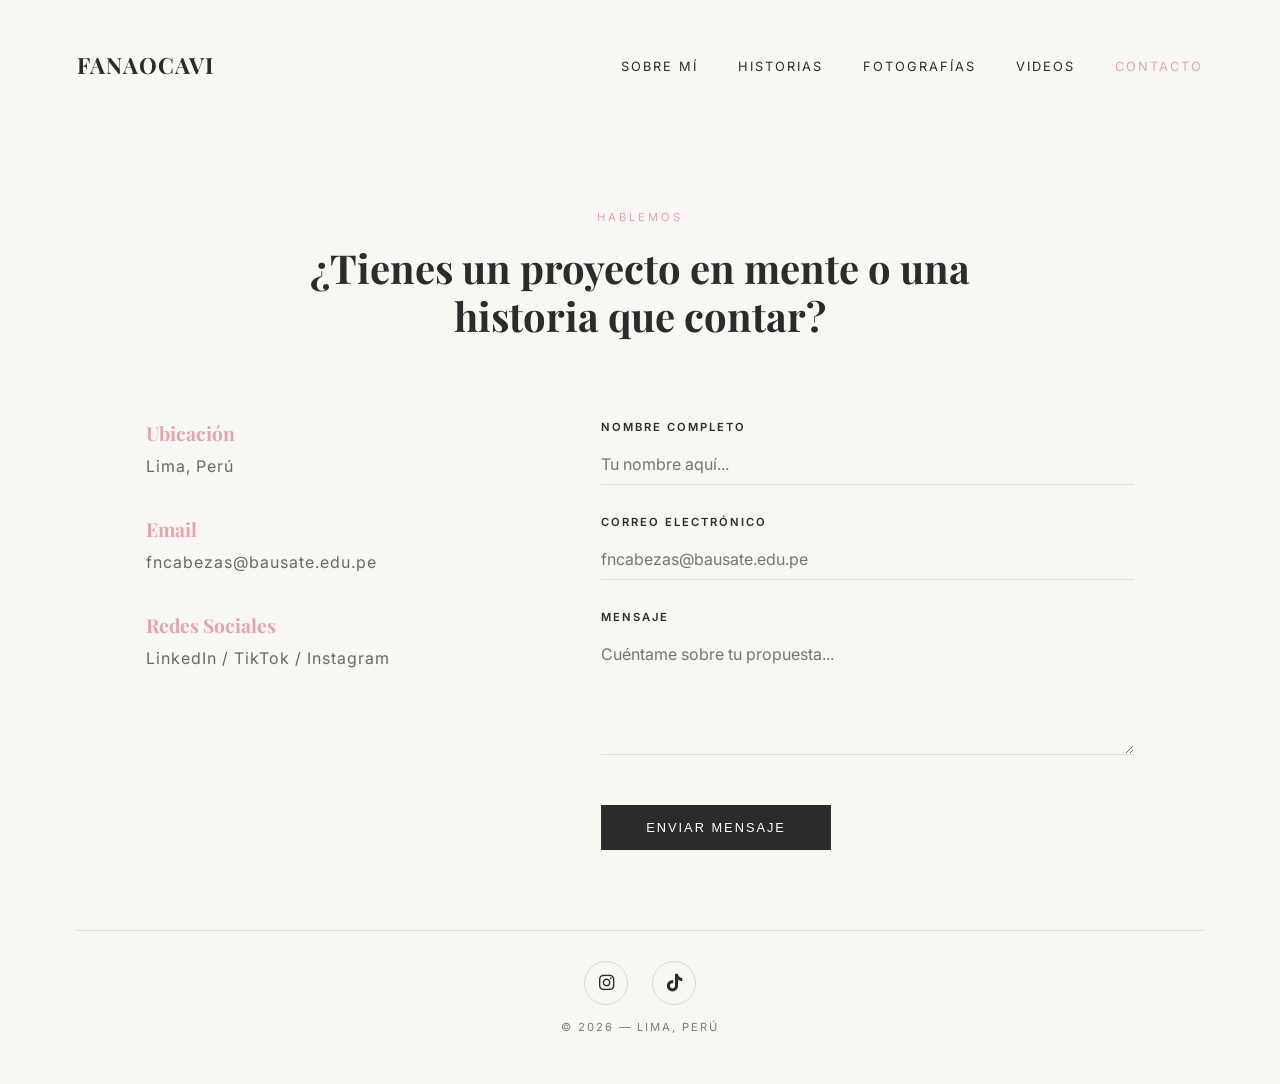
==== contacto.html @ cef81e91 "Subida inicial completa con videos" ====
<!DOCTYPE html>
<html lang="es">
<head>
    <meta charset="UTF-8">
    <meta name="viewport" content="width=device-width, initial-scale=1.0">
    <title>Contacto | FANAOCAVI</title>
    <link href="https://fonts.googleapis.com/css2?family=Inter:wght@300;400;600&family=Playfair+Display:ital,wght@0,700;1,700&display=swap" rel="stylesheet">
    <link rel="stylesheet" href="https://cdnjs.cloudflare.com/ajax/libs/font-awesome/6.0.0/css/all.min.css">
    <link rel="stylesheet" href="css/style.css">
</head>
<body>

    <nav class="navbar">
        <div class="logo"><a href="index.html" style="text-decoration:none; color:inherit;">FANAOCAVI</a></div>
        <ul class="nav-links">
            <li><a href="sobre-mi.html">SOBRE MÍ</a></li>
            <li><a href="historias.html">HISTORIAS</a></li>
            <li><a href="fotografias.html">FOTOGRAFÍAS</a></li>
            <li><a href="videos.html">VIDEOS</a></li>
            <li><a href="contacto.html" style="color: var(--rosa-acento);">CONTACTO</a></li>
        </ul>
    </nav>

    <main class="contact-section">
        <header class="contact-header">
            <p class="intro-tag">Hablemos</p>
            <h1>¿Tienes un proyecto en mente o una historia que contar?</h1>
        </header>

        <div class="contact-container">
            <div class="contact-info">
                <div class="info-item">
                    <h3>Ubicación</h3>
                    <p>Lima, Perú</p>
                </div>
                <div class="info-item">
                    <h3>Email</h3>
                    <p>fncabezas@bausate.edu.pe</p>
                </div>
                <div class="info-item">
                    <h3>Redes Sociales</h3>
                    <p>LinkedIn / TikTok / Instagram</p>
                </div>
            </div>

            <form class="contact-form">
                <div class="form-group">
                    <label>Nombre Completo</label>
                    <input type="text" name="name" placeholder="Tu nombre aquí..." required>
                </div>
                <div class="form-group">
                    <label>Correo Electrónico</label>
                    <input type="email" name="email" placeholder="fncabezas@bausate.edu.pe" required>
                </div>
                <div class="form-group">
                    <label>Mensaje</label>
                    <textarea name="message" rows="5" placeholder="Cuéntame sobre tu propuesta..." required></textarea>
                </div>
                <button type="submit" class="btn-send">ENVIAR MENSAJE</button>
            </form>
        </div>
    </main>

   <footer class="footer">
    <div class="footer-line"></div>
    <div class="social-icons">
        <a href="https://www.instagram.com/fanaocavi_/" target="_blank" rel="noopener noreferrer" aria-label="Instagram">
            <i class="fab fa-instagram"></i>
        </a>
        <a href="https://www.tiktok.com/@fanaocavi" target="_blank" rel="noopener noreferrer" aria-label="TikTok">
            <i class="fab fa-tiktok"></i>
        </a>
    </div>
    <p>© 2026 — Lima, Perú</p>
</footer>

</body>
</html>
---- css/style.css ----
/* Aplicamos la animación a las secciones principales */
main, 
.grid-container, 
.gallery-container, 
.about-container, 
.contact-container {
    animation: reveal-up 1.2s cubic-bezier(0.2, 1, 0.3, 1) forwards;
}

/* Retraso opcional para que los elementos no aparezcan todos a la vez */
.grid-item:nth-child(1) { animation-delay: 0.2s; }
.grid-item:nth-child(2) { animation-delay: 0.4s; }
.grid-item:nth-child(3) { animation-delay: 0.6s; }
/* Variables de Estilo Vintage */
:root {
    --fondo-crema: #F9F7F2;   /* Color papel antiguo */
    --rosa-acento: #E8A2AF;    /* El rosa de tu dibujo (versión clásica) */
    --texto-oscuro: #2B2B2B;   /* Gris carbón */
    --lineas: #E0DDD5;        /* Gris muy suave para bordes */
}

* {
    margin: 0;
    padding: 0;
    box-sizing: border-box;
}

body {
    background-color: var(--fondo-crema);
    color: var(--texto-oscuro);
    font-family: 'Inter', sans-serif;
    padding: 0 6%;
}

/* Navegación */
.navbar {
    display: flex;
    justify-content: space-between;
    align-items: center;
    padding: 50px 0;
}

.logo {
    font-family: 'Playfair Display', serif;
    font-weight: 700;
    font-size: 1.4rem;
    letter-spacing: 1px;
}

.nav-links {
    list-style: none;
    display: flex;
}

.nav-links li { margin-left: 40px; }

.nav-links a {
    text-decoration: none;
    color: var(--texto-oscuro);
    font-size: 0.8rem;
    text-transform: uppercase;
    letter-spacing: 2px;
    transition: 0.3s;
}

.nav-links a:hover { color: var(--rosa-acento); }

/* Hero Section */
.hero {
    padding: 80px 0 120px 0;
    max-width: 900px;
}

.subtitle {
    text-transform: uppercase;
    letter-spacing: 4px;
    font-size: 0.75rem;
    color: var(--rosa-acento);
    margin-bottom: 15px;
    font-weight: 600;
}

.hero h1 {
    font-family: 'Playfair Display', serif;
    font-size: 3.5rem;
    line-height: 1.1;
    font-style: italic;
}

/* Grid de Secciones */
.grid-container {
    display: grid;
    grid-template-columns: repeat(auto-fit, minmax(300px, 1fr));
    gap: 30px;
    margin-bottom: 100px;
}

.image-wrapper {
    position: relative;
    width: 100%;
    height: 450px;
    overflow: hidden;
    background-color: var(--lineas);
    border: 1px solid var(--lineas);
}

.image-wrapper img {
    width: 100%;
    height: 100%;
    object-fit: cover;
    filter: grayscale(100%); /* Fotos en B&N por defecto */
    transition: 0.6s ease;
}

/* Efecto al pasar el mouse (Hover) */
.grid-item:hover img {
    filter: grayscale(0%);
    transform: scale(1.05);
}

.grid-item:hover .overlay {
    background-color: rgba(232, 162, 175, 0.2); /* Baño de tu color rosa */
}

.overlay {
    position: absolute;
    top: 0; left: 0; width: 100%; height: 100%;
    z-index: 1;
    transition: 0.4s;
}

.grid-item h3 {
    margin-top: 20px;
    font-family: 'Playfair Display', serif;
    font-size: 1.5rem;
    text-align: center;
}

.grid-item a { text-decoration: none; color: var(--texto-oscuro); }

/* Footer */
.footer {
    padding-bottom: 50px;
    text-align: center;
}

.footer-line {
    height: 1px;
    background-color: var(--lineas);
    margin-bottom: 30px;
}

.footer p {
    font-size: 0.7rem;
    letter-spacing: 2px;
    text-transform: uppercase;
    opacity: 0.6;
}

/* Responsive */
@media (max-width: 768px) {
    .hero h1 { font-size: 2.2rem; }
    .navbar { flex-direction: column; gap: 20px; }
}
/* Estilos para los iconos del footer */
.social-icons {
    margin-bottom: 25px;
    display: flex;
    justify-content: center;
    gap: 30px; /* Espacio entre iconos */
}

.social-icons a {
    color: var(--texto-oscuro);
    font-size: 1.5rem; /* Tamaño de los iconos */
    transition: all 0.3s ease;
    text-decoration: none;
}

/* Efecto al pasar el mouse: se vuelven rosas y suben un poco */
.social-icons a:hover {
    color: var(--rosa-acento);
    transform: translateY(-3px);
}

.footer p {
    font-size: 0.7rem;
    letter-spacing: 2px;
    text-transform: uppercase;
    opacity: 0.6;
}
/* Estilos específicos para la página de Fotografías */
.page-header {
    text-align: center;
    padding: 60px 0;
}

.gallery-container {
    display: grid;
    grid-template-columns: repeat(auto-fit, minmax(350px, 1fr)); /* Crea columnas automáticas */
    gap: 40px;
    margin-bottom: 100px;
}

.gallery-item {
    display: flex;
    flex-direction: column;
}

.gallery-item .image-wrapper {
    height: 500px; /* Altura fija para que todas se vean uniformes */
}

.photo-caption {
    margin-top: 15px;
    font-size: 0.8rem;
    text-transform: uppercase;
    letter-spacing: 1px;
    color: var(--texto-oscuro);
    opacity: 0.8;
    font-weight: 600;
}

/* Efecto suave al entrar a la página */
.gallery-item {
    animation: fadeIn 1s ease forwards;
}

@keyframes fadeIn {
    from { opacity: 0; transform: translateY(20px); }
    to { opacity: 1; transform: translateY(0); }
}
.carrusel-medios {
  width: 100%;
  padding: 40px 0;
  background-color: var(--fondo-crema); /* O el color que prefieras */
  overflow: hidden;
  position: relative;
}

/* El contenedor con el efecto de desvanecido lateral */
.marquee-container {
  display: flex;
  width: 100%;
  overflow: hidden;
  /* Este es el truco para que se vea como en Apuesta Total */
  mask-image: linear-gradient(to right, transparent, black 15%, black 85%, transparent);
  -webkit-mask-image: linear-gradient(to right, transparent, black 15%, black 85%, transparent);
}

.marquee-content {
  display: flex;
  align-items: center;
  gap: 80px; /* Espacio entre logos */
  flex-shrink: 0;
  min-width: 100%;
  animation: scroll-infinito 30s linear infinite;
}

.marquee-content img {
  height: 40px; /* Ajusta el tamaño según necesites */
  width: auto;
  filter: grayscale(100%); /* B&N para estilo vintage */
  opacity: 0.5;
  transition: all 0.3s ease;
}

/* Al pasar el mouse, cobra vida como la referencia */
.marquee-content img:hover {
  filter: grayscale(0%);
  opacity: 1;
  transform: scale(1.1);
}

/* Animación fluida */
@keyframes scroll-infinito {
  0% {
    transform: translateX(0);
  }
  100% {
    transform: translateX(-50%); /* Se desplaza la mitad exacta */
  }
}

/* Pausa suave para que el usuario pueda ver bien un logo */
.marquee-container:hover .marquee-content {
  animation-play-state: paused;
}
/* --- AJUSTES PARA MÓVIL --- */
@media (max-width: 768px) {
    
    /* 1. Las fotos se apilan una debajo de otra */
    .grid-container {
        display: flex;
        flex-direction: column;
        gap: 40px; /* Espacio entre cada sección */
    }

    /* 2. Ajustamos la altura para que la foto respire */
    .image-wrapper {
        height: 400px; /* Altura ideal para que se vea casi toda la foto en vertical */
        width: 100%;
    }

    /* 3. Aseguramos que no se distorsione */
    .grid-item img {
        object-fit: cover; 
        object-position: center top; /* Prioriza que se vea su rostro si la foto es alta */
    }

    /* 4. Ajustamos el título (H1) para que no sea gigante en móvil */
    .hero h1 {
        font-size: 1.8rem;
        line-height: 1.3;
    }
}
/* Estilos para Sobre Mí */
.about-section {
    padding: 60px 0 100px 0;
}

.about-container {
    display: flex;
    align-items: center;
    gap: 80px;
    max-width: 1100px;
    margin: 0 auto;
}

.about-image {
    flex: 1;
    position: relative;
}

.about-image img {
    width: 100%;
    height: 600px;
    object-fit: cover;
    filter: grayscale(100%);
    position: relative;
    z-index: 2;
}

 
 

.about-content {
    flex: 1.2;
}

.intro-tag {
    text-transform: uppercase;
    letter-spacing: 3px;
    font-size: 0.7rem;
    color: var(--rosa-acento);
    margin-bottom: 20px;
}

.about-content h1 {
    font-family: 'Playfair Display', serif;
    font-size: 2.8rem;
    line-height: 1.2;
    margin-bottom: 30px;
}

.bio-text p {
    font-size: 1.1rem;
    margin-bottom: 20px;
    opacity: 0.8;
}

.skills-list h3 {
    font-family: 'Playfair Display', serif;
    font-size: 1.2rem;
    margin: 40px 0 20px 0;
}

.skills-list ul {
    list-style: none;
    display: grid;
    grid-template-columns: 1fr 1fr;
    gap: 15px;
}

.skills-list li::before {
    content: "— ";
    color: var(--rosa-acento);
}

.btn-cv {
    display: inline-block;
    margin-top: 50px;
    padding: 15px 40px;
    border: 1px solid var(--texto-oscuro);
    text-decoration: none;
    color: var(--texto-oscuro);
    text-transform: uppercase;
    font-size: 0.8rem;
    letter-spacing: 2px;
    transition: 0.3s;
}

.btn-cv:hover {
    background-color: var(--texto-oscuro);
    color: white;
}

/* Ajuste móvil */
@media (max-width: 768px) {
    .about-container {
        flex-direction: column;
        gap: 40px;
    }
    .about-image img { height: 400px; }
    .about-content h1 { font-size: 2rem; }
}
/* --- PÁGINA DE CONTACTO --- */
.contact-section {
    padding: 80px 5%;
    max-width: 1100px;
    margin: 0 auto;
}

.contact-header {
    text-align: center;
    margin-bottom: 80px;
}

.contact-header h1 {
    font-family: 'Playfair Display', serif;
    font-size: 2.5rem;
    max-width: 700px;
    margin: 20px auto;
    line-height: 1.2;
}

.contact-container {
    display: grid;
    grid-template-columns: 1fr 1.5fr;
    gap: 100px;
}

/* Info lateral */
.info-item {
    margin-bottom: 40px;
}

.info-item h3 {
    font-family: 'Playfair Display', serif;
    font-size: 1.2rem;
    margin-bottom: 10px;
    color: var(--rosa-acento);
}

.info-item p {
    font-size: 1rem;
    opacity: 0.7;
    letter-spacing: 1px;
}

/* Formulario Estilizado */
.contact-form {
    display: flex;
    flex-direction: column;
    gap: 30px;
}

.form-group {
    display: flex;
    flex-direction: column;
    gap: 10px;
}

.form-group label {
    font-size: 0.7rem;
    text-transform: uppercase;
    letter-spacing: 2px;
    font-weight: 600;
}

.form-group input, 
.form-group textarea {
    background: transparent;
    border: none;
    border-bottom: 1px solid var(--lineas);
    padding: 10px 0;
    font-family: 'Inter', sans-serif;
    font-size: 1rem;
    color: var(--texto-oscuro);
    transition: border-color 0.3s ease;
}

.form-group input:focus, 
.form-group textarea:focus {
    outline: none;
    border-bottom: 1px solid var(--rosa-acento);
}

.btn-send {
    align-self: flex-start;
    padding: 15px 45px;
    background: var(--texto-oscuro);
    color: white;
    border: none;
    font-size: 0.8rem;
    letter-spacing: 2px;
    cursor: pointer;
    transition: 0.3s;
    margin-top: 20px;
}

.btn-send:hover {
    background: var(--rosa-acento);
    transform: translateY(-3px);
}

/* Responsivo */
@media (max-width: 768px) {
    .contact-container {
        grid-template-columns: 1fr;
        gap: 50px;
    }
    
    .contact-header h1 {
        font-size: 1.8rem;
    }
}
/* Definimos la animación de entrada */
@keyframes reveal-up {
    0% {
        opacity: 0;
        transform: translateY(30px); /* Empieza 30px más abajo */
    }
    100% {
        opacity: 1;
        transform: translateY(0); /* Termina en su posición original */
    }
}

/* --- ESTILOS PÁGINA HISTORIAS --- */

.stories-section {
    padding: 80px 5%;
    max-width: 1200px;
    margin: 0 auto;
    /* Animación de entrada como Helena Georgiou */
    animation: reveal-up 1.2s cubic-bezier(0.2, 1, 0.3, 1) forwards;
}

.stories-header {
    text-align: center;
    margin-bottom: 60px;
}

.stories-grid {
    display: grid;
    grid-template-columns: repeat(auto-fit, minmax(320px, 1fr));
    gap: 80px 40px;
}

.story-item {
    display: flex;
    flex-direction: column;
    gap: 20px;
}

/* Forzamos que el grid-item de historias tenga una altura fija elegante */
.story-item .image-wrapper {
    height: 400px;
    background-color: var(--fondo-crema);
}

/* Efectos de texto */
.category {
    font-size: 0.7rem;
    color: var(--rosa-acento);
    text-transform: uppercase;
    letter-spacing: 3px;
    font-weight: 600;
    margin-bottom: 10px;
    display: block;
}

.story-info h2 {
    font-family: 'Playfair Display', serif;
    font-size: 1.8rem;
    line-height: 1.2;
    margin-bottom: 15px;
    color: var(--texto-oscuro);
}

.story-info p {
    font-size: 0.95rem;
    line-height: 1.6;
    color: #555;
    margin-bottom: 20px;
}

.read-more {
    font-size: 0.75rem;
    font-weight: 600;
    letter-spacing: 2px;
    color: var(--texto-oscuro);
    text-decoration: none;
    transition: 0.3s ease;
}

.read-more:hover {
    color: var(--rosa-acento);
    padding-left: 10px; /* Pequeño desplazamiento al pasar el cursor */
}

/* Animación de Revelado (Helena Georgiou style) */
@keyframes reveal-up {
    0% { opacity: 0; transform: translateY(40px); }
    100% { opacity: 1; transform: translateY(0); }
}

/* Ajuste Celular */
@media (max-width: 768px) {
    .stories-grid {
        grid-template-columns: 1fr;
    }
    .story-item .image-wrapper {
        height: 300px;
    }
}
/* --- POPUP SLIDER HORIZONTAL --- */

/* Fondo del modal */
.modal {
    display: none;
    position: fixed;
    z-index: 10000;
    left: 0;
    top: 0;
    width: 100%;
    height: 100%;
    background-color: rgba(0, 0, 0, 0.95); /* Negro profundo para que resalten las fotos */
    backdrop-filter: blur(10px);
    justify-content: center;
    align-items: center;
}

/* Botón cerrar flotante */
.close-modal {
    position: fixed;
    top: 30px;
    right: 30px;
    color: white;
    font-size: 50px;
    font-weight: 300;
    cursor: pointer;
    z-index: 10001;
    transition: 0.3s;
}

.close-modal:hover {
    color: var(--rosa-acento);
}

/* Contenedor del Slider */
.slider-mode {
    width: 100%;
    height: 80vh; /* Alto de la pantalla */
    display: flex;
    align-items: center;
}

.slider-container {
    display: flex;
    overflow-x: auto; /* Scroll horizontal activo */
    scroll-snap-type: x mandatory; /* Efecto imán al deslizar */
    gap: 40px; /* Espacio entre cada foto */
    padding: 0 10%; /* Espacio al inicio y al final */
    width: 100%;
    height: 100%;
    scrollbar-width: none; /* Ocultar barra en Firefox */
}

/* Ocultar barra en Chrome/Safari */
.slider-container::-webkit-scrollbar {
    display: none;
}

/* Estilo de cada imagen del carrusel */
.slider-container img {
    flex-shrink: 0; /* Evita que las fotos se aplasten */
    height: 100%; /* Toma todo el alto del modal */
    width: auto; /* Mantiene la proporción */
    max-width: 90vw; /* Evita que se pase del ancho del celular */
    object-fit: contain;
    scroll-snap-align: center; /* Centra la foto automáticamente */
    box-shadow: 0 20px 60px rgba(0,0,0,0.5);
    border-radius: 4px;
}

/* Ajustes para móviles */
@media (max-width: 768px) {
    .slider-container {
        gap: 20px;
        padding: 0 5%;
    }
    .slider-container img {
        height: auto;
        width: 100%; /* En móvil que la foto sea la protagonista */
    }
}

.videos-section {
    padding: 80px 5%;
    max-width: 1100px;
    margin: 0 auto;
}

/* Grid equilibrado para 4 videos: 2 columnas en escritorio, 1 en celular */
.reels-grid {
    display: grid;
    grid-template-columns: repeat(2, 320px);
    gap: 50px 40px;
    justify-content: center;
}

.reel-card {
    display: flex;
    flex-direction: column;
    background: transparent;
    transition: transform 0.4s cubic-bezier(0.2, 1, 0.3, 1);
}

.reel-card:hover {
    transform: translateY(-8px);
}

/* Marco vertical tipo smartphone / revista */
.video-wrapper {
    position: relative;
    width: 100%;
    aspect-ratio: 9 / 16;
    border-radius: 12px;
    overflow: hidden;
    background-color: #111;
    box-shadow: 0 15px 35px rgba(0, 0, 0, 0.08);
}

.video-wrapper video {
    width: 100%;
    height: 100%;
    object-fit: cover;
    display: block;
}

/* Textos editoriales */
.reel-info {
    padding-top: 18px;
    text-align: left;
}

.reel-info .category {
    font-size: 0.68rem;
    letter-spacing: 2px;
    text-transform: uppercase;
    color: var(--rosa-acento);
    font-weight: 600;
    display: block;
    margin-bottom: 6px;
}

.reel-info h3 {
    font-family: 'Playfair Display', serif;
    font-size: 1.2rem;
    line-height: 1.35;
    color: var(--texto-oscuro);
    font-weight: 600;
}

@media (max-width: 768px) {
    .reels-grid {
        grid-template-columns: 1fr;
        max-width: 320px;
        margin: 0 auto;
    }
}
/* --- VISOR EDITORIAL: MODAL, FLECHAS Y MINIATURAS --- */

/* Contenedor oscuro de fondo */
.modal {
    display: none;
    position: fixed;
    inset: 0;
    z-index: 10000;
    background-color: rgba(10, 10, 10, 0.95);
    backdrop-filter: blur(10px);
    justify-content: center;
    align-items: center;
}

/* Botón cerrar (X) */
.close-modal {
    position: fixed;
    top: 25px;
    right: 35px;
    color: #ffffff;
    font-size: 42px;
    font-weight: 300;
    line-height: 1;
    cursor: pointer;
    z-index: 10003;
    transition: color 0.25s ease, transform 0.25s ease;
    user-select: none;
}

.close-modal:hover {
    color: var(--rosa-acento, #e08b98);
    transform: scale(1.15);
}

/* Estructura vertical del modal */
.modal-content.slider-mode {
    display: flex;
    flex-direction: column;
    align-items: center;
    justify-content: space-between;
    width: 100vw;
    height: 90vh;
    padding: 20px 0 10px;
    box-sizing: border-box;
}

/* Carrusel de fotos grandes */
.slider-container {
    display: flex;
    gap: 30px;
    overflow-x: auto;
    scroll-snap-type: x mandatory;
    scroll-behavior: smooth;
    width: 100%;
    height: calc(100% - 90px);
    padding: 10px calc(50vw - 320px);
    box-sizing: border-box;
    align-items: center;
    scrollbar-width: none;
}

.slider-container::-webkit-scrollbar {
    display: none;
}

.slider-container img {
    flex: 0 0 auto;
    height: 100%;
    width: auto;
    max-width: 85vw;
    object-fit: contain;
    scroll-snap-align: center;
    border-radius: 6px;
    box-shadow: 0 15px 40px rgba(0, 0, 0, 0.65);
    user-select: none;
}

/* Flechas laterales flotantes */
.modal-arrow {
    position: fixed;
    top: 50%;
    transform: translateY(-50%);
    background: rgba(255, 255, 255, 0.12);
    border: 1px solid rgba(255, 255, 255, 0.25);
    color: #ffffff;
    width: 52px;
    height: 52px;
    border-radius: 50%;
    cursor: pointer;
    font-size: 20px;
    display: flex;
    align-items: center;
    justify-content: center;
    transition: all 0.25s ease;
    z-index: 10002;
    backdrop-filter: blur(6px);
}

.modal-arrow:hover {
    background: var(--rosa-acento, #e08b98);
    border-color: var(--rosa-acento, #e08b98);
    transform: translateY(-50%) scale(1.1);
}

.modal-arrow.prev {
    left: 30px;
}

.modal-arrow.next {
    right: 30px;
}

/* Tira de miniaturas inferior */
.thumbs-container {
    display: flex;
    gap: 12px;
    overflow-x: auto;
    padding: 8px 20px;
    max-width: 80vw;
    height: 70px;
    align-items: center;
    scrollbar-width: thin;
    scrollbar-color: rgba(255, 255, 255, 0.2) transparent;
}

.thumbs-container::-webkit-scrollbar {
    height: 4px;
}

.thumbs-container::-webkit-scrollbar-thumb {
    background: rgba(255, 255, 255, 0.25);
    border-radius: 4px;
}

.thumbs-container img {
    height: 50px;
    width: auto;
    border-radius: 4px;
    opacity: 0.4;
    cursor: pointer;
    transition: all 0.2s ease;
    border: 2px solid transparent;
    flex-shrink: 0;
}

.thumbs-container img:hover {
    opacity: 0.85;
}

.thumbs-container img.active-thumb {
    opacity: 1;
    border-color: var(--rosa-acento, #e08b98);
    transform: scale(1.08);
}

/* Reset para el botón "LEER HISTORIA —" */
.read-more {
    background: none;
    border: none;
    cursor: pointer;
    font-family: inherit;
    font-size: 0.8rem;
    letter-spacing: 2px;
    font-weight: 600;
    color: var(--texto-oscuro, #222);
    padding: 0;
    margin-top: 15px;
    display: inline-block;
    transition: color 0.3s ease;
}

.read-more:hover {
    color: var(--rosa-acento, #e08b98);
}

/* Adaptación para pantallas pequeñas */
@media (max-width: 768px) {
    .modal-arrow {
        width: 40px;
        height: 40px;
        font-size: 16px;
    }

    .modal-arrow.prev {
        left: 12px;
    }

    .modal-arrow.next {
        right: 12px;
    }

    .slider-container {
        padding: 10px 5vw;
    }

    .thumbs-container {
        max-width: 95vw;
        height: 60px;
    }

    .thumbs-container img {
        height: 42px;
    }
}
/* --- REDES SOCIALES EN FOOTER --- */
.social-icons {
    display: flex;
    justify-content: center;
    gap: 24px;
    margin: 25px 0 15px;
}

.social-icons a {
    display: inline-flex;
    align-items: center;
    justify-content: center;
    width: 44px;
    height: 44px;
    border-radius: 50%;
    border: 1px solid rgba(0, 0, 0, 0.12);
    color: var(--texto-oscuro, #222);
    font-size: 1.1rem;
    text-decoration: none;
    transition: all 0.3s cubic-bezier(0.2, 1, 0.3, 1);
    background-color: transparent;
}

.social-icons a:hover {
    color: #fff;
    background-color: var(--rosa-acento, #e08b98);
    border-color: var(--rosa-acento, #e08b98);
    transform: translateY(-3px);
}
/* =========================================
   AJUSTES RESPONSIVOS PARA MÓVILES (<= 768px)
   ========================================= */
@media (max-width: 768px) {

    /* 1. Barra de Navegación */
    .navbar {
        flex-direction: column;
        gap: 15px;
        padding: 20px 10px;
        text-align: center;
    }

    .nav-links {
        display: flex;
        flex-wrap: wrap;       /* Permite que los links bajen si no caben */
        justify-content: center;
        gap: 12px 16px;
        padding: 0;
        margin: 0;
        list-style: none;
    }

    .nav-links a {
        font-size: 0.72rem;     /* Letra más compacta */
        letter-spacing: 1px;
    }

    /* 2. Sección General y Encabezados */
    .videos-section,
    .stories-section,
    .photography-section {
        padding: 40px 18px;     /* Márgenes laterales seguros */
    }

    .videos-header h1,
    .stories-header h1,
    .photography-header h1 {
        font-size: 1.6rem;      /* Título ajustado al ancho de pantalla */
        line-height: 1.25;
    }

    .intro-tag {
        font-size: 0.7rem;
        letter-spacing: 1.5px;
    }

    /* 3. Cuadrícula de Videos / Reels */
    .reels-grid {
        grid-template-columns: 1fr; /* Una sola columna centrada */
        max-width: 320px;
        margin: 0 auto;
        gap: 35px;
    }

    .video-wrapper {
        width: 100%;
        max-width: 320px;
        aspect-ratio: 9 / 16;
        border-radius: 12px;
        margin: 0 auto;
    }

    /* 4. Evitar cualquier desplazamiento horizontal fantasma */
    html, body {
        overflow-x: hidden;
        max-width: 100vw;
    }
}
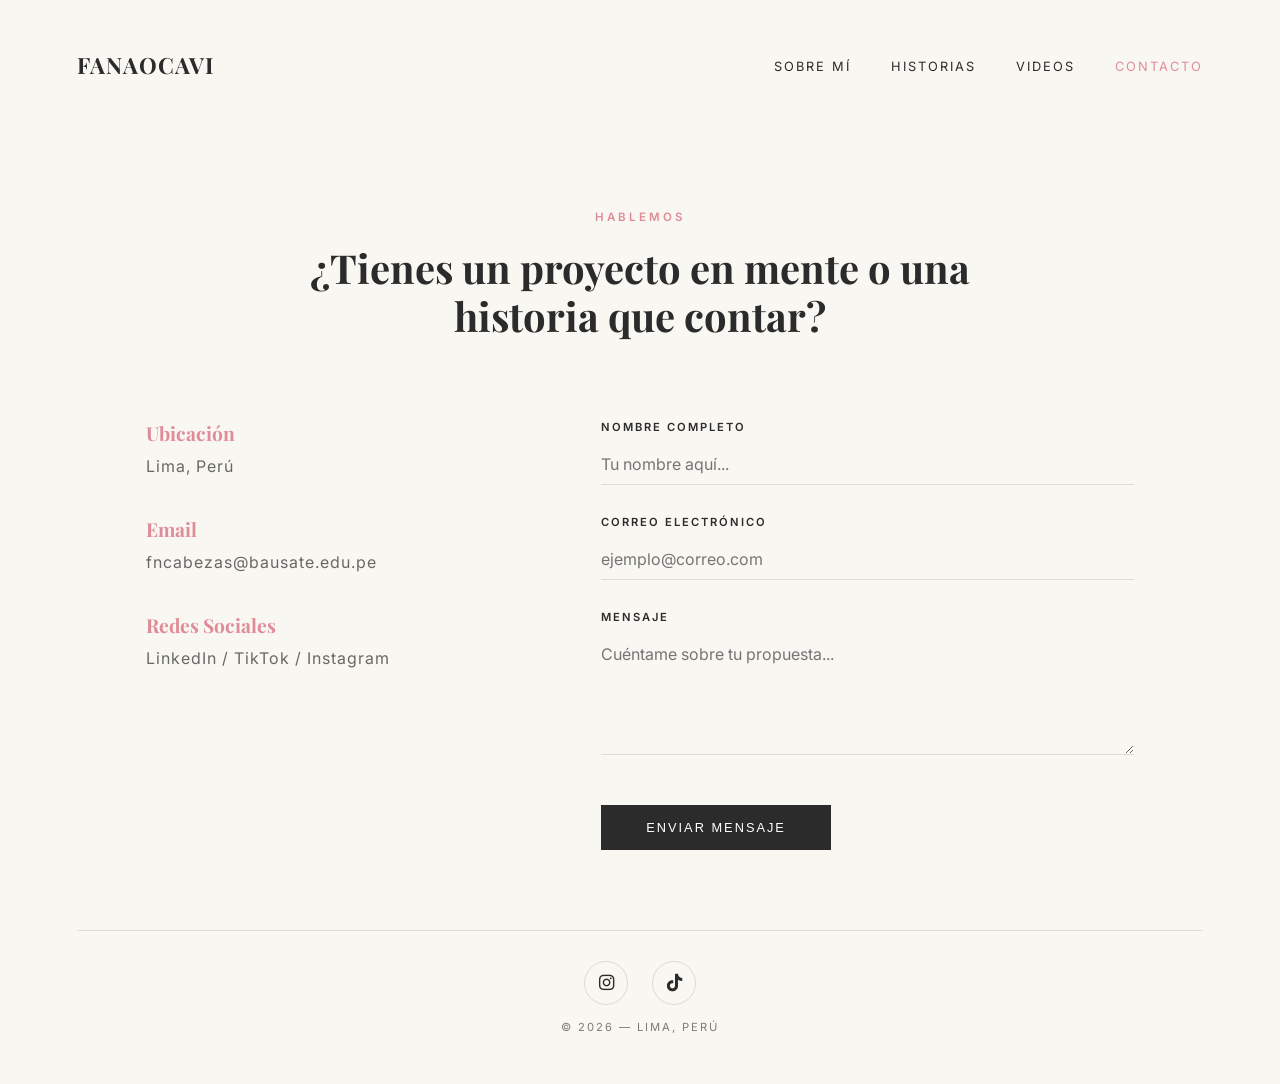
==== commit d15984fe: "Update contacto.html" ====
--- a/contacto.html
+++ b/contacto.html
@@ -15,7 +15,9 @@
         <ul class="nav-links">
             <li><a href="sobre-mi.html">SOBRE MÍ</a></li>
             <li><a href="historias.html">HISTORIAS</a></li>
+            <!-- Oculto temporalmente hasta tener las fotos seleccionadas:
             <li><a href="fotografias.html">FOTOGRAFÍAS</a></li>
+            -->
             <li><a href="videos.html">VIDEOS</a></li>
             <li><a href="contacto.html" style="color: var(--rosa-acento);">CONTACTO</a></li>
         </ul>
@@ -35,7 +37,7 @@
                 </div>
                 <div class="info-item">
                     <h3>Email</h3>
-                    <p>fncabezas@bausate.edu.pe</p>
+                    <p><a href="mailto:fncabezas@bausate.edu.pe" style="text-decoration:none; color:inherit;">fncabezas@bausate.edu.pe</a></p>
                 </div>
                 <div class="info-item">
                     <h3>Redes Sociales</h3>
@@ -43,14 +45,15 @@
                 </div>
             </div>
 
-            <form class="contact-form">
+            <!-- Coloca tu enlace de Formspree en el action -->
+            <form class="contact-form" action="https://formspree.io/f/TU_ID_AQUI" method="POST">
                 <div class="form-group">
                     <label>Nombre Completo</label>
                     <input type="text" name="name" placeholder="Tu nombre aquí..." required>
                 </div>
                 <div class="form-group">
                     <label>Correo Electrónico</label>
-                    <input type="email" name="email" placeholder="fncabezas@bausate.edu.pe" required>
+                    <input type="email" name="_replyto" placeholder="ejemplo@correo.com" required>
                 </div>
                 <div class="form-group">
                     <label>Mensaje</label>
@@ -61,18 +64,18 @@
         </div>
     </main>
 
-   <footer class="footer">
-    <div class="footer-line"></div>
-    <div class="social-icons">
-        <a href="https://www.instagram.com/fanaocavi_/" target="_blank" rel="noopener noreferrer" aria-label="Instagram">
-            <i class="fab fa-instagram"></i>
-        </a>
-        <a href="https://www.tiktok.com/@fanaocavi" target="_blank" rel="noopener noreferrer" aria-label="TikTok">
-            <i class="fab fa-tiktok"></i>
-        </a>
-    </div>
-    <p>© 2026 — Lima, Perú</p>
-</footer>
+    <footer class="footer">
+        <div class="footer-line"></div>
+        <div class="social-icons">
+            <a href="https://www.instagram.com/fanaocavi_/" target="_blank" rel="noopener noreferrer" aria-label="Instagram">
+                <i class="fab fa-instagram"></i>
+            </a>
+            <a href="https://www.tiktok.com/@fanaocavi" target="_blank" rel="noopener noreferrer" aria-label="TikTok">
+                <i class="fab fa-tiktok"></i>
+            </a>
+        </div>
+        <p>© 2026 — Lima, Perú</p>
+    </footer>
 
 </body>
-</html>+</html>
--- a/css/style.css
+++ b/css/style.css
@@ -1,22 +1,11 @@
-/* Aplicamos la animación a las secciones principales */
-main, 
-.grid-container, 
-.gallery-container, 
-.about-container, 
-.contact-container {
-    animation: reveal-up 1.2s cubic-bezier(0.2, 1, 0.3, 1) forwards;
-}
-
-/* Retraso opcional para que los elementos no aparezcan todos a la vez */
-.grid-item:nth-child(1) { animation-delay: 0.2s; }
-.grid-item:nth-child(2) { animation-delay: 0.4s; }
-.grid-item:nth-child(3) { animation-delay: 0.6s; }
-/* Variables de Estilo Vintage */
+/* ==========================================================================
+   1. VARIABLES Y CONFIGURACIÓN BASE
+   ========================================================================== */
 :root {
-    --fondo-crema: #F9F7F2;   /* Color papel antiguo */
-    --rosa-acento: #E8A2AF;    /* El rosa de tu dibujo (versión clásica) */
-    --texto-oscuro: #2B2B2B;   /* Gris carbón */
-    --lineas: #E0DDD5;        /* Gris muy suave para bordes */
+    --fondo-crema: #F9F7F2;
+    --rosa-acento: #e08b98;
+    --texto-oscuro: #2B2B2B;
+    --lineas: #E0DDD5;
 }
 
 * {
@@ -30,9 +19,37 @@
     color: var(--texto-oscuro);
     font-family: 'Inter', sans-serif;
     padding: 0 6%;
-}
-
-/* Navegación */
+    overflow-x: hidden;
+}
+
+/* Animaciones globales */
+@keyframes reveal-up {
+    0% {
+        opacity: 0;
+        transform: translateY(30px);
+    }
+    100% {
+        opacity: 1;
+        transform: translateY(0);
+    }
+}
+
+main, 
+.grid-container, 
+.gallery-container, 
+.about-container, 
+.contact-container,
+.stories-section {
+    animation: reveal-up 1.2s cubic-bezier(0.2, 1, 0.3, 1) forwards;
+}
+
+.grid-item:nth-child(1) { animation-delay: 0.2s; }
+.grid-item:nth-child(2) { animation-delay: 0.4s; }
+.grid-item:nth-child(3) { animation-delay: 0.6s; }
+
+/* ==========================================================================
+   2. NAVEGACIÓN Y ENCABEZADOS COMUNES
+   ========================================================================== */
 .navbar {
     display: flex;
     justify-content: space-between;
@@ -52,7 +69,9 @@
     display: flex;
 }
 
-.nav-links li { margin-left: 40px; }
+.nav-links li { 
+    margin-left: 40px; 
+}
 
 .nav-links a {
     text-decoration: none;
@@ -60,12 +79,26 @@
     font-size: 0.8rem;
     text-transform: uppercase;
     letter-spacing: 2px;
-    transition: 0.3s;
-}
-
-.nav-links a:hover { color: var(--rosa-acento); }
-
-/* Hero Section */
+    transition: color 0.3s ease;
+}
+
+.nav-links a:hover { 
+    color: var(--rosa-acento); 
+}
+
+.intro-tag {
+    text-transform: uppercase;
+    letter-spacing: 3px;
+    font-size: 0.72rem;
+    color: var(--rosa-acento);
+    margin-bottom: 12px;
+    font-weight: 600;
+    display: block;
+}
+
+/* ==========================================================================
+   3. INICIO / HOME (GRID PRINCIPAL)
+   ========================================================================== */
 .hero {
     padding: 80px 0 120px 0;
     max-width: 900px;
@@ -87,7 +120,6 @@
     font-style: italic;
 }
 
-/* Grid de Secciones */
 .grid-container {
     display: grid;
     grid-template-columns: repeat(auto-fit, minmax(300px, 1fr));
@@ -108,25 +140,27 @@
     width: 100%;
     height: 100%;
     object-fit: cover;
-    filter: grayscale(100%); /* Fotos en B&N por defecto */
-    transition: 0.6s ease;
-}
-
-/* Efecto al pasar el mouse (Hover) */
+    filter: grayscale(100%);
+    transition: transform 0.6s ease, filter 0.6s ease;
+}
+
 .grid-item:hover img {
     filter: grayscale(0%);
     transform: scale(1.05);
 }
 
-.grid-item:hover .overlay {
-    background-color: rgba(232, 162, 175, 0.2); /* Baño de tu color rosa */
-}
-
 .overlay {
     position: absolute;
-    top: 0; left: 0; width: 100%; height: 100%;
+    top: 0; 
+    left: 0; 
+    width: 100%; 
+    height: 100%;
     z-index: 1;
-    transition: 0.4s;
+    transition: background-color 0.4s ease;
+}
+
+.grid-item:hover .overlay {
+    background-color: rgba(232, 162, 175, 0.2);
 }
 
 .grid-item h3 {
@@ -136,60 +170,65 @@
     text-align: center;
 }
 
-.grid-item a { text-decoration: none; color: var(--texto-oscuro); }
-
-/* Footer */
-.footer {
-    padding-bottom: 50px;
-    text-align: center;
-}
-
-.footer-line {
-    height: 1px;
-    background-color: var(--lineas);
-    margin-bottom: 30px;
-}
-
-.footer p {
-    font-size: 0.7rem;
-    letter-spacing: 2px;
-    text-transform: uppercase;
-    opacity: 0.6;
-}
-
-/* Responsive */
-@media (max-width: 768px) {
-    .hero h1 { font-size: 2.2rem; }
-    .navbar { flex-direction: column; gap: 20px; }
-}
-/* Estilos para los iconos del footer */
-.social-icons {
-    margin-bottom: 25px;
-    display: flex;
-    justify-content: center;
-    gap: 30px; /* Espacio entre iconos */
-}
-
-.social-icons a {
-    color: var(--texto-oscuro);
-    font-size: 1.5rem; /* Tamaño de los iconos */
+.grid-item a { 
+    text-decoration: none; 
+    color: var(--texto-oscuro); 
+}
+
+/* ==========================================================================
+   4. MARQUEE / LOGOS INFINITOS
+   ========================================================================== */
+.carrusel-medios {
+    width: 100%;
+    padding: 40px 0;
+    background-color: var(--fondo-crema);
+    overflow: hidden;
+    position: relative;
+}
+
+.marquee-container {
+    display: flex;
+    width: 100%;
+    overflow: hidden;
+    mask-image: linear-gradient(to right, transparent, black 15%, black 85%, transparent);
+    -webkit-mask-image: linear-gradient(to right, transparent, black 15%, black 85%, transparent);
+}
+
+.marquee-content {
+    display: flex;
+    align-items: center;
+    gap: 80px;
+    flex-shrink: 0;
+    min-width: 100%;
+    animation: scroll-infinito 30s linear infinite;
+}
+
+.marquee-content img {
+    height: 40px;
+    width: auto;
+    filter: grayscale(100%);
+    opacity: 0.5;
     transition: all 0.3s ease;
-    text-decoration: none;
-}
-
-/* Efecto al pasar el mouse: se vuelven rosas y suben un poco */
-.social-icons a:hover {
-    color: var(--rosa-acento);
-    transform: translateY(-3px);
-}
-
-.footer p {
-    font-size: 0.7rem;
-    letter-spacing: 2px;
-    text-transform: uppercase;
-    opacity: 0.6;
-}
-/* Estilos específicos para la página de Fotografías */
+}
+
+.marquee-content img:hover {
+    filter: grayscale(0%);
+    opacity: 1;
+    transform: scale(1.1);
+}
+
+@keyframes scroll-infinito {
+    0% { transform: translateX(0); }
+    100% { transform: translateX(-50%); }
+}
+
+.marquee-container:hover .marquee-content {
+    animation-play-state: paused;
+}
+
+/* ==========================================================================
+   5. FOTOGRAFÍAS
+   ========================================================================== */
 .page-header {
     text-align: center;
     padding: 60px 0;
@@ -197,7 +236,7 @@
 
 .gallery-container {
     display: grid;
-    grid-template-columns: repeat(auto-fit, minmax(350px, 1fr)); /* Crea columnas automáticas */
+    grid-template-columns: repeat(auto-fit, minmax(350px, 1fr));
     gap: 40px;
     margin-bottom: 100px;
 }
@@ -208,7 +247,7 @@
 }
 
 .gallery-item .image-wrapper {
-    height: 500px; /* Altura fija para que todas se vean uniformes */
+    height: 500px;
 }
 
 .photo-caption {
@@ -221,100 +260,9 @@
     font-weight: 600;
 }
 
-/* Efecto suave al entrar a la página */
-.gallery-item {
-    animation: fadeIn 1s ease forwards;
-}
-
-@keyframes fadeIn {
-    from { opacity: 0; transform: translateY(20px); }
-    to { opacity: 1; transform: translateY(0); }
-}
-.carrusel-medios {
-  width: 100%;
-  padding: 40px 0;
-  background-color: var(--fondo-crema); /* O el color que prefieras */
-  overflow: hidden;
-  position: relative;
-}
-
-/* El contenedor con el efecto de desvanecido lateral */
-.marquee-container {
-  display: flex;
-  width: 100%;
-  overflow: hidden;
-  /* Este es el truco para que se vea como en Apuesta Total */
-  mask-image: linear-gradient(to right, transparent, black 15%, black 85%, transparent);
-  -webkit-mask-image: linear-gradient(to right, transparent, black 15%, black 85%, transparent);
-}
-
-.marquee-content {
-  display: flex;
-  align-items: center;
-  gap: 80px; /* Espacio entre logos */
-  flex-shrink: 0;
-  min-width: 100%;
-  animation: scroll-infinito 30s linear infinite;
-}
-
-.marquee-content img {
-  height: 40px; /* Ajusta el tamaño según necesites */
-  width: auto;
-  filter: grayscale(100%); /* B&N para estilo vintage */
-  opacity: 0.5;
-  transition: all 0.3s ease;
-}
-
-/* Al pasar el mouse, cobra vida como la referencia */
-.marquee-content img:hover {
-  filter: grayscale(0%);
-  opacity: 1;
-  transform: scale(1.1);
-}
-
-/* Animación fluida */
-@keyframes scroll-infinito {
-  0% {
-    transform: translateX(0);
-  }
-  100% {
-    transform: translateX(-50%); /* Se desplaza la mitad exacta */
-  }
-}
-
-/* Pausa suave para que el usuario pueda ver bien un logo */
-.marquee-container:hover .marquee-content {
-  animation-play-state: paused;
-}
-/* --- AJUSTES PARA MÓVIL --- */
-@media (max-width: 768px) {
-    
-    /* 1. Las fotos se apilan una debajo de otra */
-    .grid-container {
-        display: flex;
-        flex-direction: column;
-        gap: 40px; /* Espacio entre cada sección */
-    }
-
-    /* 2. Ajustamos la altura para que la foto respire */
-    .image-wrapper {
-        height: 400px; /* Altura ideal para que se vea casi toda la foto en vertical */
-        width: 100%;
-    }
-
-    /* 3. Aseguramos que no se distorsione */
-    .grid-item img {
-        object-fit: cover; 
-        object-position: center top; /* Prioriza que se vea su rostro si la foto es alta */
-    }
-
-    /* 4. Ajustamos el título (H1) para que no sea gigante en móvil */
-    .hero h1 {
-        font-size: 1.8rem;
-        line-height: 1.3;
-    }
-}
-/* Estilos para Sobre Mí */
+/* ==========================================================================
+   6. SOBRE MÍ
+   ========================================================================== */
 .about-section {
     padding: 60px 0 100px 0;
 }
@@ -341,19 +289,8 @@
     z-index: 2;
 }
 
- 
- 
-
 .about-content {
     flex: 1.2;
-}
-
-.intro-tag {
-    text-transform: uppercase;
-    letter-spacing: 3px;
-    font-size: 0.7rem;
-    color: var(--rosa-acento);
-    margin-bottom: 20px;
 }
 
 .about-content h1 {
@@ -405,16 +342,9 @@
     color: white;
 }
 
-/* Ajuste móvil */
-@media (max-width: 768px) {
-    .about-container {
-        flex-direction: column;
-        gap: 40px;
-    }
-    .about-image img { height: 400px; }
-    .about-content h1 { font-size: 2rem; }
-}
-/* --- PÁGINA DE CONTACTO --- */
+/* ==========================================================================
+   7. CONTACTO
+   ========================================================================== */
 .contact-section {
     padding: 80px 5%;
     max-width: 1100px;
@@ -440,7 +370,6 @@
     gap: 100px;
 }
 
-/* Info lateral */
 .info-item {
     margin-bottom: 40px;
 }
@@ -458,7 +387,6 @@
     letter-spacing: 1px;
 }
 
-/* Formulario Estilizado */
 .contact-form {
     display: flex;
     flex-direction: column;
@@ -514,37 +442,13 @@
     transform: translateY(-3px);
 }
 
-/* Responsivo */
-@media (max-width: 768px) {
-    .contact-container {
-        grid-template-columns: 1fr;
-        gap: 50px;
-    }
-    
-    .contact-header h1 {
-        font-size: 1.8rem;
-    }
-}
-/* Definimos la animación de entrada */
-@keyframes reveal-up {
-    0% {
-        opacity: 0;
-        transform: translateY(30px); /* Empieza 30px más abajo */
-    }
-    100% {
-        opacity: 1;
-        transform: translateY(0); /* Termina en su posición original */
-    }
-}
-
-/* --- ESTILOS PÁGINA HISTORIAS --- */
-
+/* ==========================================================================
+   8. HISTORIAS Y VISOR EDITORIAL (MODAL)
+   ========================================================================== */
 .stories-section {
     padding: 80px 5%;
     max-width: 1200px;
     margin: 0 auto;
-    /* Animación de entrada como Helena Georgiou */
-    animation: reveal-up 1.2s cubic-bezier(0.2, 1, 0.3, 1) forwards;
 }
 
 .stories-header {
@@ -564,13 +468,11 @@
     gap: 20px;
 }
 
-/* Forzamos que el grid-item de historias tenga una altura fija elegante */
 .story-item .image-wrapper {
     height: 400px;
     background-color: var(--fondo-crema);
 }
 
-/* Efectos de texto */
 .category {
     font-size: 0.7rem;
     color: var(--rosa-acento);
@@ -597,193 +499,25 @@
 }
 
 .read-more {
+    background: none;
+    border: none;
+    cursor: pointer;
+    font-family: inherit;
     font-size: 0.75rem;
     font-weight: 600;
     letter-spacing: 2px;
     color: var(--texto-oscuro);
-    text-decoration: none;
+    padding: 0;
     transition: 0.3s ease;
+    display: inline-block;
 }
 
 .read-more:hover {
     color: var(--rosa-acento);
-    padding-left: 10px; /* Pequeño desplazamiento al pasar el cursor */
-}
-
-/* Animación de Revelado (Helena Georgiou style) */
-@keyframes reveal-up {
-    0% { opacity: 0; transform: translateY(40px); }
-    100% { opacity: 1; transform: translateY(0); }
-}
-
-/* Ajuste Celular */
-@media (max-width: 768px) {
-    .stories-grid {
-        grid-template-columns: 1fr;
-    }
-    .story-item .image-wrapper {
-        height: 300px;
-    }
-}
-/* --- POPUP SLIDER HORIZONTAL --- */
-
-/* Fondo del modal */
-.modal {
-    display: none;
-    position: fixed;
-    z-index: 10000;
-    left: 0;
-    top: 0;
-    width: 100%;
-    height: 100%;
-    background-color: rgba(0, 0, 0, 0.95); /* Negro profundo para que resalten las fotos */
-    backdrop-filter: blur(10px);
-    justify-content: center;
-    align-items: center;
-}
-
-/* Botón cerrar flotante */
-.close-modal {
-    position: fixed;
-    top: 30px;
-    right: 30px;
-    color: white;
-    font-size: 50px;
-    font-weight: 300;
-    cursor: pointer;
-    z-index: 10001;
-    transition: 0.3s;
-}
-
-.close-modal:hover {
-    color: var(--rosa-acento);
-}
-
-/* Contenedor del Slider */
-.slider-mode {
-    width: 100%;
-    height: 80vh; /* Alto de la pantalla */
-    display: flex;
-    align-items: center;
-}
-
-.slider-container {
-    display: flex;
-    overflow-x: auto; /* Scroll horizontal activo */
-    scroll-snap-type: x mandatory; /* Efecto imán al deslizar */
-    gap: 40px; /* Espacio entre cada foto */
-    padding: 0 10%; /* Espacio al inicio y al final */
-    width: 100%;
-    height: 100%;
-    scrollbar-width: none; /* Ocultar barra en Firefox */
-}
-
-/* Ocultar barra en Chrome/Safari */
-.slider-container::-webkit-scrollbar {
-    display: none;
-}
-
-/* Estilo de cada imagen del carrusel */
-.slider-container img {
-    flex-shrink: 0; /* Evita que las fotos se aplasten */
-    height: 100%; /* Toma todo el alto del modal */
-    width: auto; /* Mantiene la proporción */
-    max-width: 90vw; /* Evita que se pase del ancho del celular */
-    object-fit: contain;
-    scroll-snap-align: center; /* Centra la foto automáticamente */
-    box-shadow: 0 20px 60px rgba(0,0,0,0.5);
-    border-radius: 4px;
-}
-
-/* Ajustes para móviles */
-@media (max-width: 768px) {
-    .slider-container {
-        gap: 20px;
-        padding: 0 5%;
-    }
-    .slider-container img {
-        height: auto;
-        width: 100%; /* En móvil que la foto sea la protagonista */
-    }
-}
-
-.videos-section {
-    padding: 80px 5%;
-    max-width: 1100px;
-    margin: 0 auto;
-}
-
-/* Grid equilibrado para 4 videos: 2 columnas en escritorio, 1 en celular */
-.reels-grid {
-    display: grid;
-    grid-template-columns: repeat(2, 320px);
-    gap: 50px 40px;
-    justify-content: center;
-}
-
-.reel-card {
-    display: flex;
-    flex-direction: column;
-    background: transparent;
-    transition: transform 0.4s cubic-bezier(0.2, 1, 0.3, 1);
-}
-
-.reel-card:hover {
-    transform: translateY(-8px);
-}
-
-/* Marco vertical tipo smartphone / revista */
-.video-wrapper {
-    position: relative;
-    width: 100%;
-    aspect-ratio: 9 / 16;
-    border-radius: 12px;
-    overflow: hidden;
-    background-color: #111;
-    box-shadow: 0 15px 35px rgba(0, 0, 0, 0.08);
-}
-
-.video-wrapper video {
-    width: 100%;
-    height: 100%;
-    object-fit: cover;
-    display: block;
-}
-
-/* Textos editoriales */
-.reel-info {
-    padding-top: 18px;
-    text-align: left;
-}
-
-.reel-info .category {
-    font-size: 0.68rem;
-    letter-spacing: 2px;
-    text-transform: uppercase;
-    color: var(--rosa-acento);
-    font-weight: 600;
-    display: block;
-    margin-bottom: 6px;
-}
-
-.reel-info h3 {
-    font-family: 'Playfair Display', serif;
-    font-size: 1.2rem;
-    line-height: 1.35;
-    color: var(--texto-oscuro);
-    font-weight: 600;
-}
-
-@media (max-width: 768px) {
-    .reels-grid {
-        grid-template-columns: 1fr;
-        max-width: 320px;
-        margin: 0 auto;
-    }
-}
-/* --- VISOR EDITORIAL: MODAL, FLECHAS Y MINIATURAS --- */
-
-/* Contenedor oscuro de fondo */
+    padding-left: 10px;
+}
+
+/* Modal fondo */
 .modal {
     display: none;
     position: fixed;
@@ -795,7 +529,6 @@
     align-items: center;
 }
 
-/* Botón cerrar (X) */
 .close-modal {
     position: fixed;
     top: 25px;
@@ -811,11 +544,10 @@
 }
 
 .close-modal:hover {
-    color: var(--rosa-acento, #e08b98);
+    color: var(--rosa-acento);
     transform: scale(1.15);
 }
 
-/* Estructura vertical del modal */
 .modal-content.slider-mode {
     display: flex;
     flex-direction: column;
@@ -827,7 +559,6 @@
     box-sizing: border-box;
 }
 
-/* Carrusel de fotos grandes */
 .slider-container {
     display: flex;
     gap: 30px;
@@ -858,7 +589,6 @@
     user-select: none;
 }
 
-/* Flechas laterales flotantes */
 .modal-arrow {
     position: fixed;
     top: 50%;
@@ -880,20 +610,14 @@
 }
 
 .modal-arrow:hover {
-    background: var(--rosa-acento, #e08b98);
-    border-color: var(--rosa-acento, #e08b98);
+    background: var(--rosa-acento);
+    border-color: var(--rosa-acento);
     transform: translateY(-50%) scale(1.1);
 }
 
-.modal-arrow.prev {
-    left: 30px;
-}
-
-.modal-arrow.next {
-    right: 30px;
-}
-
-/* Tira de miniaturas inferior */
+.modal-arrow.prev { left: 30px; }
+.modal-arrow.next { right: 30px; }
+
 .thumbs-container {
     display: flex;
     gap: 12px;
@@ -932,60 +656,153 @@
 
 .thumbs-container img.active-thumb {
     opacity: 1;
-    border-color: var(--rosa-acento, #e08b98);
+    border-color: var(--rosa-acento);
     transform: scale(1.08);
 }
 
-/* Reset para el botón "LEER HISTORIA —" */
-.read-more {
-    background: none;
-    border: none;
+/* ==========================================================================
+   9. VIDEOS / REELS
+   ========================================================================== */
+.videos-section {
+    max-width: 1200px;
+    margin: 0 auto;
+    padding: 60px 24px 100px;
+}
+
+.videos-header {
+    text-align: center;
+    max-width: 650px;
+    margin: 0 auto 50px;
+}
+
+.videos-header h1 {
+    font-family: 'Playfair Display', serif;
+    font-size: 2.2rem;
+    color: var(--texto-oscuro);
+    margin: 10px 0;
+}
+
+.section-desc {
+    font-size: 0.95rem;
+    color: #666;
+    line-height: 1.6;
+    margin-top: 10px;
+}
+
+.reels-grid {
+    display: grid;
+    grid-template-columns: repeat(auto-fit, minmax(280px, 320px));
+    gap: 45px 30px;
+    justify-content: center;
+}
+
+.reel-card {
+    display: flex;
+    flex-direction: column;
+    background: transparent;
+    transition: transform 0.3s ease;
+}
+
+.reel-card:hover {
+    transform: translateY(-6px);
+}
+
+.video-wrapper {
+    position: relative;
+    width: 100%;
+    aspect-ratio: 9 / 16;
+    background-color: #121212;
+    border-radius: 16px;
+    overflow: hidden;
     cursor: pointer;
-    font-family: inherit;
-    font-size: 0.8rem;
+    box-shadow: 0 16px 36px rgba(0, 0, 0, 0.1);
+    transition: box-shadow 0.3s ease;
+}
+
+.video-wrapper:hover {
+    box-shadow: 0 20px 45px rgba(224, 139, 152, 0.2);
+}
+
+.video-wrapper video {
+    width: 100%;
+    height: 100%;
+    object-fit: cover;
+    display: block;
+}
+
+.play-overlay {
+    position: absolute;
+    inset: 0;
+    display: flex;
+    align-items: center;
+    justify-content: center;
+    background: rgba(0, 0, 0, 0.25);
+    transition: opacity 0.25s ease;
+    pointer-events: none;
+}
+
+.play-overlay i {
+    font-size: 1.8rem;
+    color: #ffffff;
+    width: 65px;
+    height: 65px;
+    background: rgba(224, 139, 152, 0.85);
+    border-radius: 50%;
+    display: flex;
+    align-items: center;
+    justify-content: center;
+    padding-left: 4px;
+    box-shadow: 0 8px 25px rgba(0, 0, 0, 0.3);
+    transition: transform 0.25s ease;
+}
+
+.video-wrapper.is-playing .play-overlay {
+    opacity: 0;
+}
+
+.reel-info {
+    padding-top: 14px;
+    display: flex;
+    flex-direction: column;
+    gap: 4px;
+}
+
+.reel-info .category {
+    font-size: 0.68rem;
     letter-spacing: 2px;
+    text-transform: uppercase;
+    color: var(--rosa-acento);
     font-weight: 600;
-    color: var(--texto-oscuro, #222);
-    padding: 0;
-    margin-top: 15px;
-    display: inline-block;
-    transition: color 0.3s ease;
-}
-
-.read-more:hover {
-    color: var(--rosa-acento, #e08b98);
-}
-
-/* Adaptación para pantallas pequeñas */
-@media (max-width: 768px) {
-    .modal-arrow {
-        width: 40px;
-        height: 40px;
-        font-size: 16px;
-    }
-
-    .modal-arrow.prev {
-        left: 12px;
-    }
-
-    .modal-arrow.next {
-        right: 12px;
-    }
-
-    .slider-container {
-        padding: 10px 5vw;
-    }
-
-    .thumbs-container {
-        max-width: 95vw;
-        height: 60px;
-    }
-
-    .thumbs-container img {
-        height: 42px;
-    }
-}
-/* --- REDES SOCIALES EN FOOTER --- */
+}
+
+.reel-info h3 {
+    font-family: 'Playfair Display', serif;
+    font-size: 1.12rem;
+    line-height: 1.35;
+    color: var(--texto-oscuro);
+    margin: 2px 0 0;
+}
+
+.video-time {
+    font-size: 0.75rem;
+    color: #888;
+    margin-top: 4px;
+}
+
+/* ==========================================================================
+   10. FOOTER Y REDES SOCIALES
+   ========================================================================== */
+.footer {
+    padding-bottom: 50px;
+    text-align: center;
+}
+
+.footer-line {
+    height: 1px;
+    background-color: var(--lineas);
+    margin-bottom: 30px;
+}
+
 .social-icons {
     display: flex;
     justify-content: center;
@@ -1001,7 +818,7 @@
     height: 44px;
     border-radius: 50%;
     border: 1px solid rgba(0, 0, 0, 0.12);
-    color: var(--texto-oscuro, #222);
+    color: var(--texto-oscuro);
     font-size: 1.1rem;
     text-decoration: none;
     transition: all 0.3s cubic-bezier(0.2, 1, 0.3, 1);
@@ -1010,16 +827,23 @@
 
 .social-icons a:hover {
     color: #fff;
-    background-color: var(--rosa-acento, #e08b98);
-    border-color: var(--rosa-acento, #e08b98);
+    background-color: var(--rosa-acento);
+    border-color: var(--rosa-acento);
     transform: translateY(-3px);
 }
-/* =========================================
-   AJUSTES RESPONSIVOS PARA MÓVILES (<= 768px)
-   ========================================= */
+
+.footer p {
+    font-size: 0.7rem;
+    letter-spacing: 2px;
+    text-transform: uppercase;
+    opacity: 0.6;
+}
+
+/* ==========================================================================
+   11. MEDIA QUERIES GENERALES (MÓVIL <= 768px)
+   ========================================================================== */
 @media (max-width: 768px) {
-
-    /* 1. Barra de Navegación */
+    /* Navbar */
     .navbar {
         flex-direction: column;
         gap: 15px;
@@ -1028,58 +852,138 @@
     }
 
     .nav-links {
-        display: flex;
-        flex-wrap: wrap;       /* Permite que los links bajen si no caben */
+        flex-wrap: wrap;
         justify-content: center;
         gap: 12px 16px;
         padding: 0;
         margin: 0;
-        list-style: none;
+    }
+
+    .nav-links li {
+        margin-left: 0;
     }
 
     .nav-links a {
-        font-size: 0.72rem;     /* Letra más compacta */
+        font-size: 0.72rem;
         letter-spacing: 1px;
     }
 
-    /* 2. Sección General y Encabezados */
-    .videos-section,
-    .stories-section,
-    .photography-section {
-        padding: 40px 18px;     /* Márgenes laterales seguros */
-    }
-
-    .videos-header h1,
-    .stories-header h1,
-    .photography-header h1 {
-        font-size: 1.6rem;      /* Título ajustado al ancho de pantalla */
+    /* Hero e Inicio */
+    .hero h1 { 
+        font-size: 2rem; 
         line-height: 1.25;
     }
 
-    .intro-tag {
-        font-size: 0.7rem;
-        letter-spacing: 1.5px;
-    }
-
-    /* 3. Cuadrícula de Videos / Reels */
+    .grid-container {
+        display: flex;
+        flex-direction: column;
+        gap: 40px;
+    }
+
+    .image-wrapper {
+        height: 400px;
+    }
+
+    .grid-item img {
+        object-position: center top;
+    }
+
+    /* Sobre mí */
+    .about-container {
+        flex-direction: column;
+        gap: 40px;
+    }
+
+    .about-image img { 
+        height: 400px; 
+    }
+
+    .about-content h1 { 
+        font-size: 2rem; 
+    }
+
+    /* Contacto */
+    .contact-container {
+        grid-template-columns: 1fr;
+        gap: 50px;
+    }
+
+    .contact-header h1 {
+        font-size: 1.8rem;
+    }
+
+    /* Historias y Modal */
+    .stories-section {
+        padding: 40px 18px;
+    }
+
+    .stories-grid {
+        grid-template-columns: 1fr;
+    }
+
+    .story-item .image-wrapper {
+        height: 300px;
+    }
+
+    .modal-arrow {
+        width: 40px;
+        height: 40px;
+        font-size: 16px;
+    }
+
+    .modal-arrow.prev { left: 12px; }
+    .modal-arrow.next { right: 12px; }
+
+    .slider-container {
+        padding: 10px 5vw;
+    }
+
+    .thumbs-container {
+        max-width: 95vw;
+        height: 60px;
+    }
+
+    .thumbs-container img {
+        height: 42px;
+    }
+
+    /* Videos */
+    .videos-section {
+        padding: 40px 16px 70px;
+    }
+
+    .videos-header h1 {
+        font-size: 1.6rem;
+    }
+
     .reels-grid {
-        grid-template-columns: 1fr; /* Una sola columna centrada */
+        grid-template-columns: 1fr;
         max-width: 320px;
         margin: 0 auto;
-        gap: 35px;
-    }
-
-    .video-wrapper {
-        width: 100%;
-        max-width: 320px;
-        aspect-ratio: 9 / 16;
-        border-radius: 12px;
-        margin: 0 auto;
-    }
-
-    /* 4. Evitar cualquier desplazamiento horizontal fantasma */
-    html, body {
-        overflow-x: hidden;
-        max-width: 100vw;
-    }
+        gap: 45px;
+    }
+}
+/* --- BARRA DE PROGRESO INFERIOR (REELS) --- */
+.video-progress-bar {
+    position: absolute;
+    bottom: 0;
+    left: 0;
+    width: 100%;
+    height: 6px;
+    background: rgba(255, 255, 255, 0.25);
+    cursor: pointer;
+    z-index: 10;
+    transition: height 0.2s ease;
+}
+
+.video-wrapper:hover .video-progress-bar {
+    height: 10px; /* Se expande un poco al pasar el mouse para facilitar el clic */
+}
+
+.video-progress-fill {
+    width: 0%;
+    height: 100%;
+    background-color: var(--rosa-acento, #e08b98);
+    pointer-events: none;
+    transition: width 0.1s linear;
 }
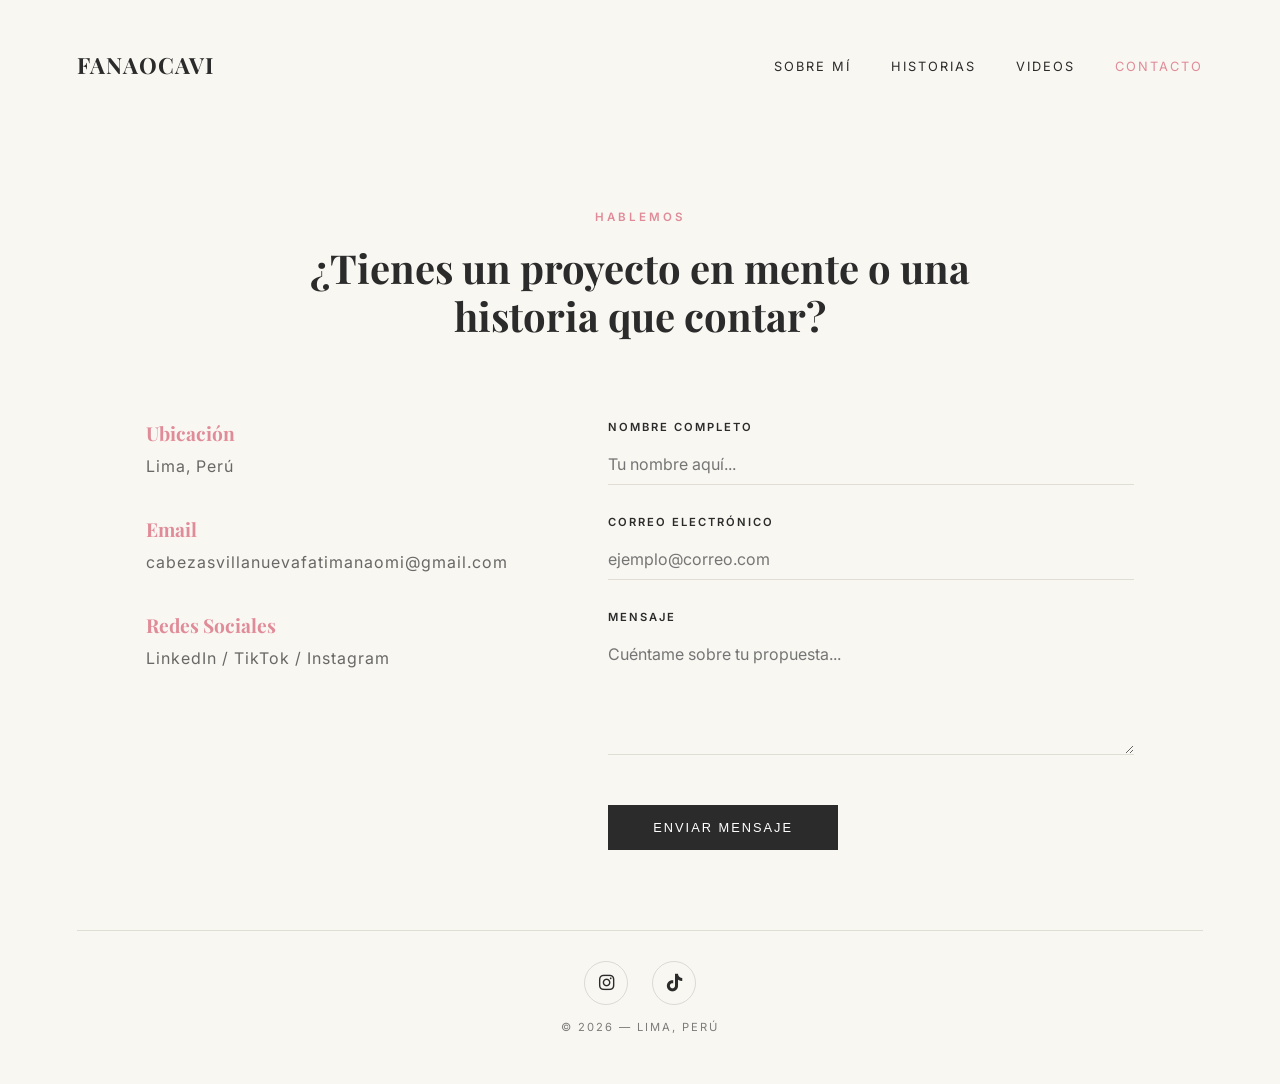
==== commit 2cfd8ac0: "Update contact information and form action" ====
--- a/contacto.html
+++ b/contacto.html
@@ -15,7 +15,7 @@
         <ul class="nav-links">
             <li><a href="sobre-mi.html">SOBRE MÍ</a></li>
             <li><a href="historias.html">HISTORIAS</a></li>
-            <!-- Oculto temporalmente hasta tener las fotos seleccionadas:
+            <!-- Oculto temporalmente:
             <li><a href="fotografias.html">FOTOGRAFÍAS</a></li>
             -->
             <li><a href="videos.html">VIDEOS</a></li>
@@ -37,7 +37,7 @@
                 </div>
                 <div class="info-item">
                     <h3>Email</h3>
-                    <p><a href="mailto:fncabezas@bausate.edu.pe" style="text-decoration:none; color:inherit;">fncabezas@bausate.edu.pe</a></p>
+                    <p><a href="mailto:cabezasvillanuevafatimanaomi@gmail.com" style="text-decoration:none; color:inherit;">cabezasvillanuevafatimanaomi@gmail.com</a></p>
                 </div>
                 <div class="info-item">
                     <h3>Redes Sociales</h3>
@@ -45,7 +45,7 @@
                 </div>
             </div>
 
-            <!-- Coloca tu enlace de Formspree en el action -->
+            <!-- Formulario conectado mediante Formspree -->
             <form class="contact-form" action="https://formspree.io/f/TU_ID_AQUI" method="POST">
                 <div class="form-group">
                     <label>Nombre Completo</label>
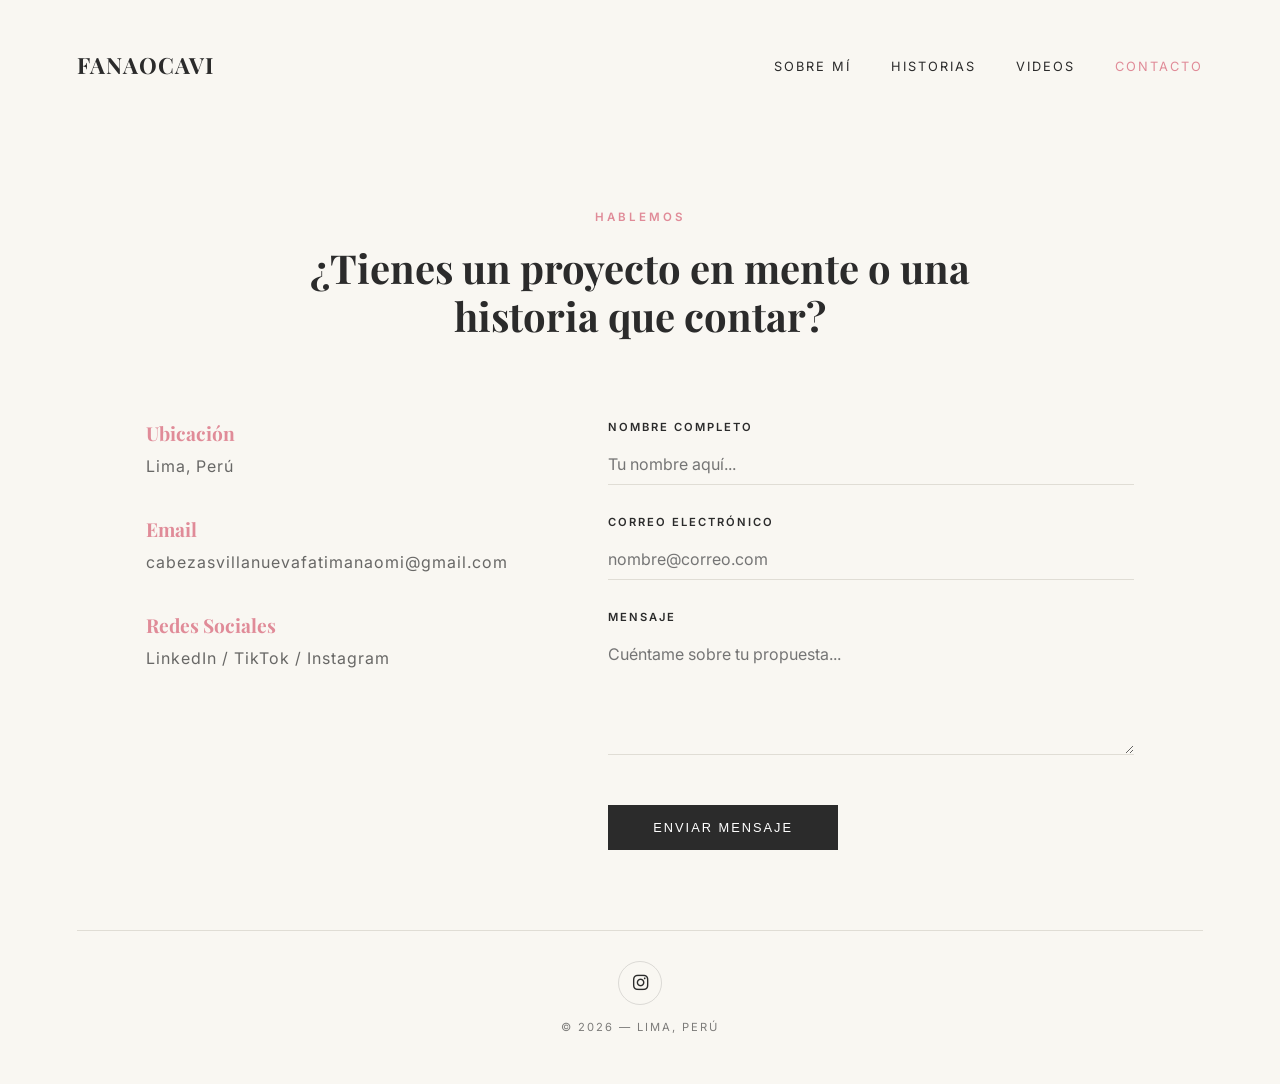
==== commit bee137d9: "Update contacto.html" ====
--- a/contacto.html
+++ b/contacto.html
@@ -45,15 +45,15 @@
                 </div>
             </div>
 
-            <!-- Formulario conectado mediante Formspree -->
-            <form class="contact-form" action="https://formspree.io/f/TU_ID_AQUI" method="POST">
+            <!-- Formulario conectado a tu endpoint de Formspree -->
+            <form class="contact-form" action="https://formspree.io/f/mvkkonqv" method="POST">
                 <div class="form-group">
                     <label>Nombre Completo</label>
                     <input type="text" name="name" placeholder="Tu nombre aquí..." required>
                 </div>
                 <div class="form-group">
                     <label>Correo Electrónico</label>
-                    <input type="email" name="_replyto" placeholder="ejemplo@correo.com" required>
+                    <input type="email" name="_replyto" placeholder="nombre@correo.com" required>
                 </div>
                 <div class="form-group">
                     <label>Mensaje</label>
@@ -70,8 +70,8 @@
             <a href="https://www.instagram.com/fanaocavi_/" target="_blank" rel="noopener noreferrer" aria-label="Instagram">
                 <i class="fab fa-instagram"></i>
             </a>
-            <a href="https://www.tiktok.com/@fanaocavi" target="_blank" rel="noopener noreferrer" aria-label="TikTok">
-                <i class="fab fa-tiktok"></i>
+           <!-- <a href="https://www.tiktok.com/@fanaocavi" target="_blank" rel="noopener noreferrer" aria-label="TikTok">
+                <i class="fab fa-tiktok"></i> -->
             </a>
         </div>
         <p>© 2026 — Lima, Perú</p>
